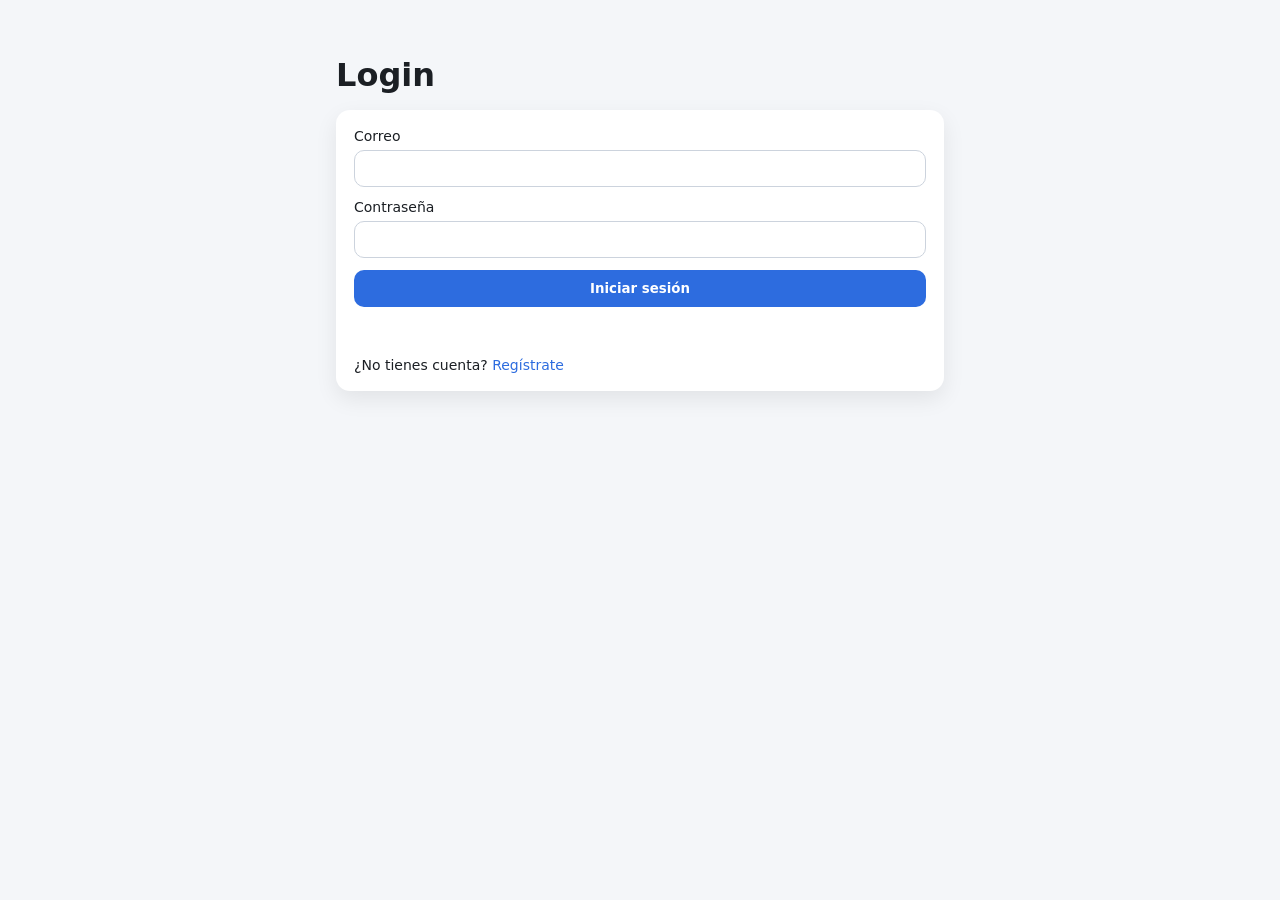
==== Frontend-TicoAutos/index.html @ 1312e7b5 "Proyecto TicoAutos frontend y backend" ====
<!doctype html>
<html lang="es">
<head>
  <meta charset="utf-8" />
  <meta name="viewport" content="width=device-width, initial-scale=1" />
  <title>TicoAutos | Principal</title>
  <link rel="stylesheet" href="./css/styles.css" />
</head>
<body>

  <header class="topbar">
    <button id="logoutBtn">Cerrar sesión</button>
  </header>

  <main class="container">
    <h1>Bienvenido a Tico Autos </h1>
    <p>Vehículos publicados</p>
    
    <button onclick="goToCreate()">Publicar vehículo</button>

    <div id="vehicleList" class="vehicle-grid"></div>
  </main>

  <script src="./js/index.js"></script>
  <script src="./js/vehicles.js"></script>

</body>
</html>
---- Frontend-TicoAutos/css/styles.css ----
* { box-sizing: border-box; font-family: system-ui, Arial, sans-serif; }
body { margin: 0; background: #f4f6f9; color: #1b1f24; }

.container { max-width: 640px; margin: 40px auto; padding: 16px; }
h1 { margin: 0 0 16px; }

.card {
  background: #fff;
  padding: 18px;
  border-radius: 14px;
  box-shadow: 0 8px 22px rgba(0,0,0,0.08);
  display: grid;
  gap: 12px;
}

label { display: grid; gap: 6px; font-size: 14px; }

input {
  padding: 10px 12px;
  border: 1px solid #ccd3dd;
  border-radius: 10px;
  outline: none;
}

input:focus { border-color: #7aa7ff; }

button {
  padding: 11px 12px;
  border: none;
  border-radius: 10px;
  cursor: pointer;
  background: #2d6cdf;
  color: #fff;
  font-weight: 600;
}

button:disabled { opacity: 0.7; cursor: not-allowed; }

.msg { margin: 0; min-height: 20px; font-size: 14px; }
.msg.ok { color: #137333; }
.msg.err { color: #b00020; }

.hint { margin: 6px 0 0; font-size: 14px; }
.hint a { color: #2d6cdf; text-decoration: none; }
.hint a:hover { text-decoration: underline; }

.grid-2 {
  display: grid;
  grid-template-columns: 1fr 1fr;
  gap: 12px;
}

@media (max-width: 560px) {
  .grid-2 { grid-template-columns: 1fr; }
}


.topbar {
  display: flex;
  justify-content: flex-end;
  padding: 10px 20px;
  background: #ffffff;
  box-shadow: 0 2px 8px rgba(0,0,0,0.05);
}

.topbar button {
  background: #d9534f;
  color: white;
  border: none;
  padding: 8px 12px;
  border-radius: 8px;
  cursor: pointer;
}

.vehicle-grid {
  display: grid;
  grid-template-columns: repeat(auto-fill, minmax(250px, 1fr));
  gap: 16px;
}

.vehicle-card {
  background: white;
  border-radius: 12px;
  padding: 16px;
  box-shadow: 0 6px 14px rgba(0,0,0,0.08);
}

.vehicle-card h3 {
  margin: 0 0 8px;
}

.vehicle-actions {
  display: flex;
  gap: 6px;
  margin-top: 10px;
}
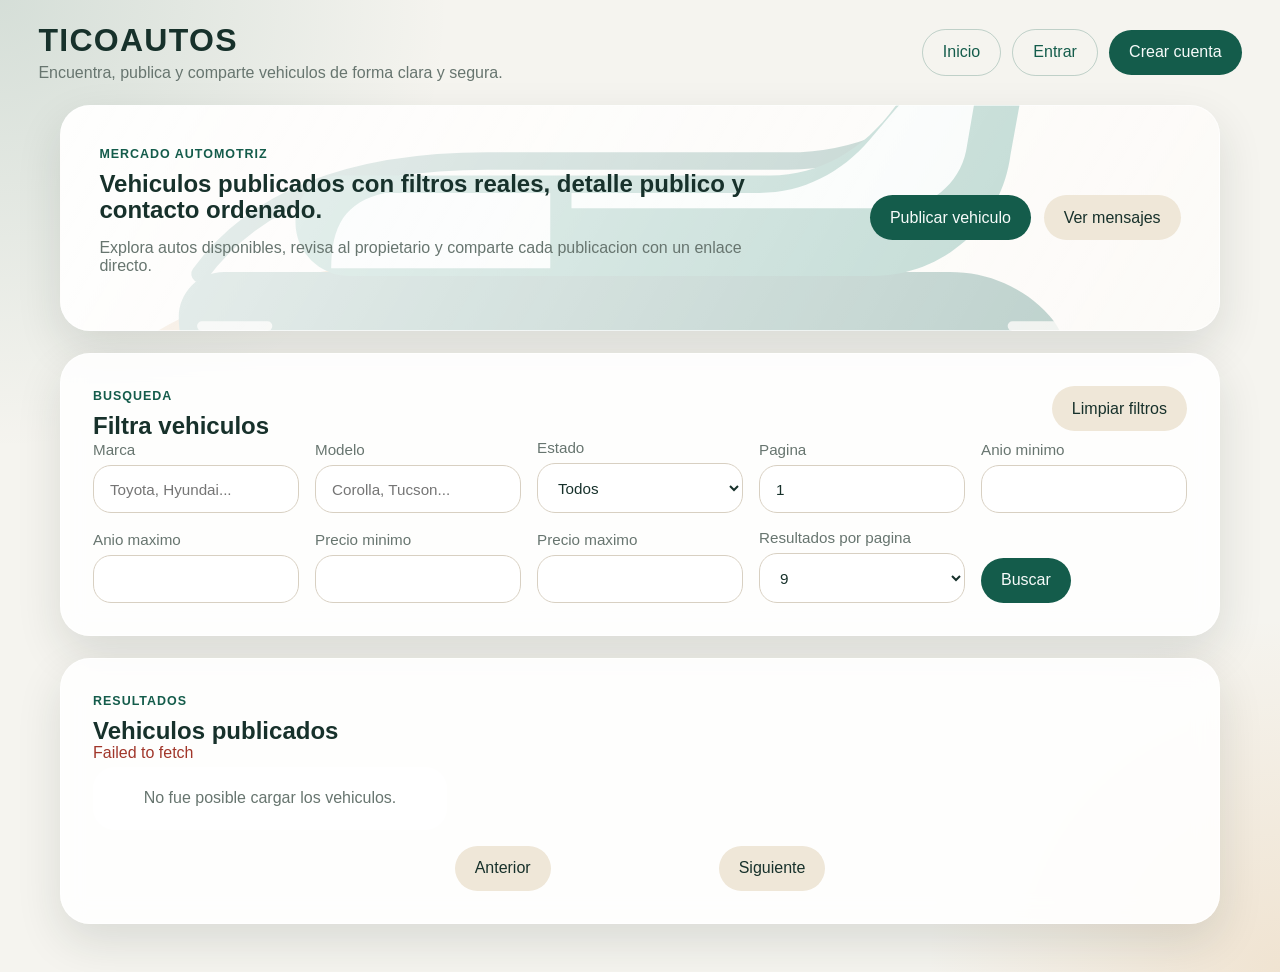
==== commit 915057d2: "feat: complete vehicle messaging and documentation" ====
--- a/Frontend-TicoAutos/index.html
+++ b/Frontend-TicoAutos/index.html
@@ -3,26 +3,114 @@
 <head>
   <meta charset="utf-8" />
   <meta name="viewport" content="width=device-width, initial-scale=1" />
-  <title>TicoAutos | Principal</title>
+  <title>TicoAutos | Vehiculos en venta</title>
   <link rel="stylesheet" href="./css/styles.css" />
 </head>
 <body>
-
-  <header class="topbar">
-    <button id="logoutBtn">Cerrar sesión</button>
+  <header class="site-header">
+    <div class="brand-block">
+      <a class="brand" href="./index.html">TicoAutos</a>
+      <p class="brand-copy">Encuentra, publica y comparte vehiculos de forma clara y segura.</p>
+    </div>
+    <nav id="navActions" class="nav-actions"></nav>
   </header>
 
-  <main class="container">
-    <h1>Bienvenido a Tico Autos </h1>
-    <p>Vehículos publicados</p>
-    
-    <button onclick="goToCreate()">Publicar vehículo</button>
+  <main class="page-shell">
+    <section class="hero-panel">
+      <div>
+        <span class="eyebrow">Mercado automotriz</span>
+        <h1>Vehiculos publicados con filtros reales, detalle publico y contacto ordenado.</h1>
+        <p class="hero-copy">
+          Explora autos disponibles, revisa al propietario y comparte cada publicacion con un enlace directo.
+        </p>
+      </div>
+      <div class="hero-actions">
+        <a class="btn btn-primary" href="./createVehicle.html" id="heroPublishBtn">Publicar vehiculo</a>
+        <a class="btn btn-secondary" href="./questions.html" id="heroQuestionsBtn">Ver mensajes</a>
+      </div>
+    </section>
 
-    <div id="vehicleList" class="vehicle-grid"></div>
+    <section class="panel">
+      <div class="panel-head">
+        <div>
+          <span class="eyebrow">Busqueda</span>
+          <h2>Filtra vehiculos</h2>
+        </div>
+        <button type="button" class="btn btn-secondary" id="clearFiltersBtn">Limpiar filtros</button>
+      </div>
+
+      <form id="filtersForm" class="filters-grid">
+        <label>
+          Marca
+          <input type="text" id="brand" placeholder="Toyota, Hyundai..." />
+        </label>
+        <label>
+          Modelo
+          <input type="text" id="model" placeholder="Corolla, Tucson..." />
+        </label>
+        <label>
+          Estado
+          <select id="status">
+            <option value="">Todos</option>
+            <option value="disponible">Disponible</option>
+            <option value="vendido">Vendido</option>
+          </select>
+        </label>
+        <label>
+          Pagina
+          <input type="number" id="page" min="1" value="1" />
+        </label>
+        <label>
+          Anio minimo
+          <input type="number" id="minYear" min="1900" max="2100" />
+        </label>
+        <label>
+          Anio maximo
+          <input type="number" id="maxYear" min="1900" max="2100" />
+        </label>
+        <label>
+          Precio minimo
+          <input type="number" id="minPrice" min="0" />
+        </label>
+        <label>
+          Precio maximo
+          <input type="number" id="maxPrice" min="0" />
+        </label>
+        <label>
+          Resultados por pagina
+          <select id="limit">
+            <option value="6">6</option>
+            <option value="9" selected>9</option>
+            <option value="12">12</option>
+          </select>
+        </label>
+        <div class="filters-actions">
+          <button type="submit" class="btn btn-primary">Buscar</button>
+        </div>
+      </form>
+    </section>
+
+    <section class="panel">
+      <div class="panel-head">
+        <div>
+          <span class="eyebrow">Resultados</span>
+          <h2>Vehiculos publicados</h2>
+        </div>
+        <p id="resultsMeta" class="panel-meta"></p>
+      </div>
+
+      <p id="feedback" class="feedback" aria-live="polite"></p>
+      <div id="vehicleList" class="vehicle-grid"></div>
+
+      <div class="pagination">
+        <button type="button" class="btn btn-secondary" id="prevPageBtn">Anterior</button>
+        <span id="paginationLabel" class="pagination-label"></span>
+        <button type="button" class="btn btn-secondary" id="nextPageBtn">Siguiente</button>
+      </div>
+    </section>
   </main>
 
+  <script src="./js/app.js"></script>
   <script src="./js/index.js"></script>
-  <script src="./js/vehicles.js"></script>
-
 </body>
-</html>+</html>
--- a/Frontend-TicoAutos/css/styles.css
+++ b/Frontend-TicoAutos/css/styles.css
@@ -1,96 +1,593 @@
-* { box-sizing: border-box; font-family: system-ui, Arial, sans-serif; }
-body { margin: 0; background: #f4f6f9; color: #1b1f24; }
-
-.container { max-width: 640px; margin: 40px auto; padding: 16px; }
-h1 { margin: 0 0 16px; }
-
-.card {
+:root {
+  --bg: #f5f4ef;
+  --surface: rgba(255, 255, 255, 0.88);
+  --surface-strong: #ffffff;
+  --line: #d8d0c2;
+  --text: #17312b;
+  --muted: #67756f;
+  --accent: #145c4b;
+  --accent-strong: #0f4a3c;
+  --accent-soft: #dff1eb;
+  --danger: #a1362a;
+  --shadow: 0 18px 45px rgba(26, 42, 34, 0.12);
+}
+
+* {
+  box-sizing: border-box;
+}
+
+html {
+  scroll-behavior: smooth;
+}
+
+body {
+  margin: 0;
+  min-height: 100vh;
+  font-family: "Trebuchet MS", "Segoe UI", sans-serif;
+  color: var(--text);
+  background:
+    radial-gradient(circle at top left, rgba(20, 92, 75, 0.14), transparent 28%),
+    radial-gradient(circle at bottom right, rgba(217, 152, 74, 0.18), transparent 22%),
+    var(--bg);
+}
+
+a {
+  color: inherit;
+  text-decoration: none;
+}
+
+button,
+input,
+select,
+textarea {
+  font: inherit;
+}
+
+button,
+.btn {
+  border: none;
+  border-radius: 999px;
+  cursor: pointer;
+  transition: transform 0.2s ease, box-shadow 0.2s ease, background 0.2s ease;
+}
+
+button:hover,
+.btn:hover {
+  transform: translateY(-1px);
+}
+
+input,
+select,
+textarea {
+  width: 100%;
+  padding: 0.9rem 1rem;
+  border: 1px solid var(--line);
+  border-radius: 18px;
+  background: rgba(255, 255, 255, 0.9);
+  color: var(--text);
+  outline: none;
+}
+
+input:focus,
+select:focus,
+textarea:focus {
+  border-color: var(--accent);
+  box-shadow: 0 0 0 4px rgba(20, 92, 75, 0.12);
+}
+
+label {
+  display: grid;
+  gap: 0.45rem;
+  color: var(--muted);
+  font-size: 0.95rem;
+}
+
+.site-header {
+  display: flex;
+  align-items: center;
+  justify-content: space-between;
+  gap: 1.25rem;
+  padding: 1.4rem clamp(1rem, 3vw, 2.5rem);
+}
+
+.site-header.compact {
+  padding-bottom: 0.5rem;
+}
+
+.brand-block {
+  display: grid;
+  gap: 0.3rem;
+}
+
+.brand {
+  font-size: clamp(1.6rem, 3vw, 2rem);
+  font-weight: 800;
+  letter-spacing: 0.04em;
+  text-transform: uppercase;
+}
+
+.brand-copy {
+  margin: 0;
+  max-width: 34rem;
+  color: var(--muted);
+}
+
+.nav-actions {
+  display: flex;
+  align-items: center;
+  gap: 0.7rem;
+  flex-wrap: wrap;
+  justify-content: flex-end;
+}
+
+.nav-user {
+  color: var(--muted);
+  font-size: 0.95rem;
+  padding-right: 0.4rem;
+}
+
+.nav-link-with-badge {
+  position: relative;
+}
+
+.nav-badge {
+  min-width: 1.35rem;
+  height: 1.35rem;
+  padding: 0 0.35rem;
+  border-radius: 999px;
+  display: inline-flex;
+  align-items: center;
+  justify-content: center;
+  background: var(--danger);
+  color: #fff;
+  font-size: 0.72rem;
+  font-weight: 800;
+}
+
+.btn {
+  display: inline-flex;
+  align-items: center;
+  justify-content: center;
+  gap: 0.4rem;
+  padding: 0.85rem 1.25rem;
+}
+
+.btn-primary {
+  background: var(--accent);
+  color: #f7fbfa;
+}
+
+.btn-primary:hover {
+  background: var(--accent-strong);
+}
+
+.btn-secondary {
+  background: #efe7d8;
+  color: var(--text);
+}
+
+.btn-ghost {
+  background: transparent;
+  color: var(--accent);
+  border: 1px solid rgba(20, 92, 75, 0.24);
+}
+
+.btn-ghost.danger {
+  color: var(--danger);
+  border-color: rgba(161, 54, 42, 0.25);
+}
+
+.page-shell {
+  width: min(1160px, calc(100% - 2rem));
+  margin: 0 auto 3rem;
+  display: grid;
+  gap: 1.4rem;
+}
+
+.two-column {
+  grid-template-columns: repeat(2, minmax(0, 1fr));
+  align-items: start;
+}
+
+.hero-panel,
+.panel,
+.auth-card,
+.vehicle-form-card {
+  background: var(--surface);
+  backdrop-filter: blur(12px);
+  border: 1px solid rgba(255, 255, 255, 0.65);
+  border-radius: 30px;
+  box-shadow: var(--shadow);
+}
+
+.hero-panel {
+  display: grid;
+  grid-template-columns: 1.4fr 0.8fr;
+  gap: 1.2rem;
+  padding: clamp(1.5rem, 4vw, 2.4rem);
+  background-image: linear-gradient(120deg, rgba(255, 255, 255, 0.92), rgba(255, 255, 255, 0.7)), url("../assets/car-hero.svg");
+  background-position: center;
+  background-size: cover;
+}
+
+.hero-panel h1,
+.panel h2,
+.auth-card h1,
+.vehicle-form-card h1 {
+  margin: 0;
+  line-height: 1.1;
+}
+
+.hero-copy,
+.auth-copy,
+.panel-meta,
+.conversation-meta {
+  color: var(--muted);
+}
+
+.hero-actions {
+  display: flex;
+  gap: 0.8rem;
+  align-items: center;
+  justify-content: flex-end;
+  flex-wrap: wrap;
+}
+
+.eyebrow {
+  display: inline-flex;
+  margin-bottom: 0.6rem;
+  color: var(--accent);
+  font-weight: 700;
+  text-transform: uppercase;
+  letter-spacing: 0.08em;
+  font-size: 0.78rem;
+}
+
+.panel,
+.auth-card,
+.vehicle-form-card {
+  padding: clamp(1.3rem, 3vw, 2rem);
+}
+
+.panel-head,
+.detail-header,
+.conversation-head {
+  display: flex;
+  justify-content: space-between;
+  align-items: flex-start;
+  gap: 1rem;
+}
+
+.filters-grid,
+.stack-form,
+.vehicle-form {
+  display: grid;
+  gap: 1rem;
+}
+
+.filters-grid {
+  grid-template-columns: repeat(5, minmax(0, 1fr));
+  align-items: end;
+}
+
+.filters-actions {
+  display: flex;
+  align-items: end;
+}
+
+.feedback {
+  min-height: 1.4rem;
+  margin: 0;
+  color: var(--muted);
+}
+
+.feedback.success {
+  color: var(--accent-strong);
+}
+
+.feedback.error {
+  color: var(--danger);
+}
+
+.vehicle-grid,
+.conversation-list {
+  display: grid;
+  gap: 1rem;
+}
+
+.vehicle-grid {
+  grid-template-columns: repeat(3, minmax(0, 1fr));
+}
+
+.vehicle-card,
+.conversation-card,
+.detail-box {
+  background: var(--surface-strong);
+  border-radius: 24px;
+  padding: 1.2rem;
+  border: 1px solid rgba(23, 49, 43, 0.08);
+}
+
+.card-top,
+.card-actions,
+.owner-actions,
+.pagination {
+  display: flex;
+  align-items: center;
+  justify-content: space-between;
+  gap: 0.75rem;
+  flex-wrap: wrap;
+}
+
+.card-price,
+.detail-price {
+  font-size: clamp(1.4rem, 3vw, 2rem);
+  font-weight: 800;
+  color: var(--accent);
+}
+
+.vehicle-card h3,
+.conversation-card h3 {
+  margin: 0.35rem 0;
+}
+
+.vehicle-cover,
+.message-vehicle-thumb {
+  width: 100%;
+  object-fit: cover;
+  border-radius: 18px;
+  background: #efe7d8;
+}
+
+.vehicle-cover {
+  height: 220px;
+  margin-bottom: 1rem;
+}
+
+.message-vehicle-thumb {
+  height: 160px;
+  margin: 0.4rem 0 1rem;
+}
+
+.vehicle-specs,
+.owner-line {
+  margin: 0.25rem 0;
+  color: var(--muted);
+}
+
+.badge {
+  display: inline-flex;
+  align-items: center;
+  justify-content: center;
+  border-radius: 999px;
+  padding: 0.45rem 0.8rem;
+  font-size: 0.8rem;
+  font-weight: 700;
+  text-transform: capitalize;
+}
+
+.badge.available {
+  background: var(--accent-soft);
+  color: var(--accent-strong);
+}
+
+.badge.sold {
+  background: #f2d9cf;
+  color: var(--danger);
+}
+
+.pagination {
+  justify-content: center;
+  margin-top: 1rem;
+}
+
+.pagination-label {
+  min-width: 9rem;
+  text-align: center;
+  color: var(--muted);
+}
+
+.auth-shell {
+  width: min(720px, calc(100% - 2rem));
+  min-height: calc(100vh - 6rem);
+  margin: 0 auto;
+  display: grid;
+  place-items: center;
+}
+
+.auth-card {
+  width: 100%;
+  max-width: 560px;
+  display: grid;
+  gap: 1.2rem;
+}
+
+.auth-card.wide {
+  max-width: 700px;
+}
+
+.auth-link {
+  margin: 0;
+  color: var(--muted);
+}
+
+.auth-link a {
+  color: var(--accent);
+  font-weight: 700;
+}
+
+.split-fields {
+  display: grid;
+  grid-template-columns: repeat(2, minmax(0, 1fr));
+  gap: 1rem;
+}
+
+.detail-layout {
+  display: grid;
+  gap: 1rem;
+}
+
+.inbox-layout {
+  display: grid;
+  grid-template-columns: minmax(0, 0.95fr) minmax(0, 0.95fr) minmax(0, 1.15fr);
+  gap: 1rem;
+  align-items: start;
+}
+
+.vehicle-gallery {
+  display: grid;
+  grid-template-columns: repeat(auto-fit, minmax(220px, 1fr));
+  gap: 0.85rem;
+  margin-bottom: 1.2rem;
+}
+
+.vehicle-gallery-image {
+  width: 100%;
+  height: 240px;
+  border-radius: 24px;
+  object-fit: cover;
+  background: #efe7d8;
+  border: 1px solid rgba(23, 49, 43, 0.08);
+}
+
+.detail-grid {
+  display: grid;
+  grid-template-columns: 1.1fr 0.9fr;
+  gap: 1rem;
+}
+
+.detail-list {
+  margin: 0;
+  padding-left: 1rem;
+  color: var(--muted);
+  display: grid;
+  gap: 0.55rem;
+}
+
+.conversation-summary {
+  display: grid;
+  gap: 0.85rem;
+}
+
+.conversation-panel {
+  display: grid;
+  gap: 1rem;
+  min-height: 100%;
+}
+
+.thread-messages {
+  display: grid;
+  gap: 0.85rem;
+  max-height: 31rem;
+  overflow-y: auto;
+  padding-right: 0.25rem;
+}
+
+.message-bubble {
+  max-width: 88%;
+  padding: 0.95rem 1rem;
+  border-radius: 22px;
+  display: grid;
+  gap: 0.5rem;
   background: #fff;
-  padding: 18px;
-  border-radius: 14px;
-  box-shadow: 0 8px 22px rgba(0,0,0,0.08);
-  display: grid;
-  gap: 12px;
-}
-
-label { display: grid; gap: 6px; font-size: 14px; }
-
-input {
-  padding: 10px 12px;
-  border: 1px solid #ccd3dd;
-  border-radius: 10px;
-  outline: none;
-}
-
-input:focus { border-color: #7aa7ff; }
-
-button {
-  padding: 11px 12px;
-  border: none;
-  border-radius: 10px;
-  cursor: pointer;
-  background: #2d6cdf;
-  color: #fff;
-  font-weight: 600;
-}
-
-button:disabled { opacity: 0.7; cursor: not-allowed; }
-
-.msg { margin: 0; min-height: 20px; font-size: 14px; }
-.msg.ok { color: #137333; }
-.msg.err { color: #b00020; }
-
-.hint { margin: 6px 0 0; font-size: 14px; }
-.hint a { color: #2d6cdf; text-decoration: none; }
-.hint a:hover { text-decoration: underline; }
-
-.grid-2 {
-  display: grid;
-  grid-template-columns: 1fr 1fr;
-  gap: 12px;
-}
-
-@media (max-width: 560px) {
-  .grid-2 { grid-template-columns: 1fr; }
-}
-
-
-.topbar {
-  display: flex;
-  justify-content: flex-end;
-  padding: 10px 20px;
-  background: #ffffff;
-  box-shadow: 0 2px 8px rgba(0,0,0,0.05);
-}
-
-.topbar button {
-  background: #d9534f;
-  color: white;
-  border: none;
-  padding: 8px 12px;
-  border-radius: 8px;
-  cursor: pointer;
-}
-
-.vehicle-grid {
-  display: grid;
-  grid-template-columns: repeat(auto-fill, minmax(250px, 1fr));
-  gap: 16px;
-}
-
-.vehicle-card {
-  background: white;
-  border-radius: 12px;
-  padding: 16px;
-  box-shadow: 0 6px 14px rgba(0,0,0,0.08);
-}
-
-.vehicle-card h3 {
-  margin: 0 0 8px;
-}
-
-.vehicle-actions {
-  display: flex;
-  gap: 6px;
-  margin-top: 10px;
-}+  border: 1px solid rgba(23, 49, 43, 0.08);
+}
+
+.message-bubble p {
+  margin: 0;
+  white-space: pre-wrap;
+}
+
+.message-bubble.incoming {
+  justify-self: start;
+  border-top-left-radius: 10px;
+  background: #f8f2e6;
+}
+
+.message-bubble.outgoing {
+  justify-self: end;
+  border-top-right-radius: 10px;
+  background: var(--accent-soft);
+}
+
+.answer-box {
+  margin-top: 1rem;
+  padding: 1rem;
+  border-radius: 18px;
+  background: var(--accent-soft);
+}
+
+.answer-box.pending {
+  background: #f4ecdd;
+}
+
+.answer-form {
+  display: grid;
+  gap: 0.75rem;
+  margin-top: 1rem;
+}
+
+.empty-state {
+  padding: 1.4rem;
+  text-align: center;
+  border-radius: 22px;
+  background: rgba(255, 255, 255, 0.74);
+  color: var(--muted);
+}
+
+.empty-state.compact {
+  padding: 1rem;
+}
+
+.image-preview-grid {
+  display: grid;
+  grid-template-columns: repeat(auto-fit, minmax(120px, 1fr));
+  gap: 0.75rem;
+}
+
+.preview-thumb {
+  width: 100%;
+  height: 110px;
+  object-fit: cover;
+  border-radius: 16px;
+  border: 1px solid rgba(23, 49, 43, 0.08);
+  background: #efe7d8;
+}
+
+textarea {
+  resize: vertical;
+  min-height: 7rem;
+}
+
+@media (max-width: 980px) {
+  .hero-panel,
+  .filters-grid,
+  .vehicle-grid,
+  .two-column,
+  .detail-grid,
+  .inbox-layout {
+    grid-template-columns: 1fr;
+  }
+
+  .hero-actions,
+  .panel-head,
+  .detail-header,
+  .conversation-head {
+    align-items: stretch;
+  }
+}
+
+@media (max-width: 720px) {
+  .site-header {
+    align-items: flex-start;
+    flex-direction: column;
+  }
+
+  .split-fields {
+    grid-template-columns: 1fr;
+  }
+
+  .page-shell {
+    width: min(100% - 1rem, 1160px);
+  }
+}
